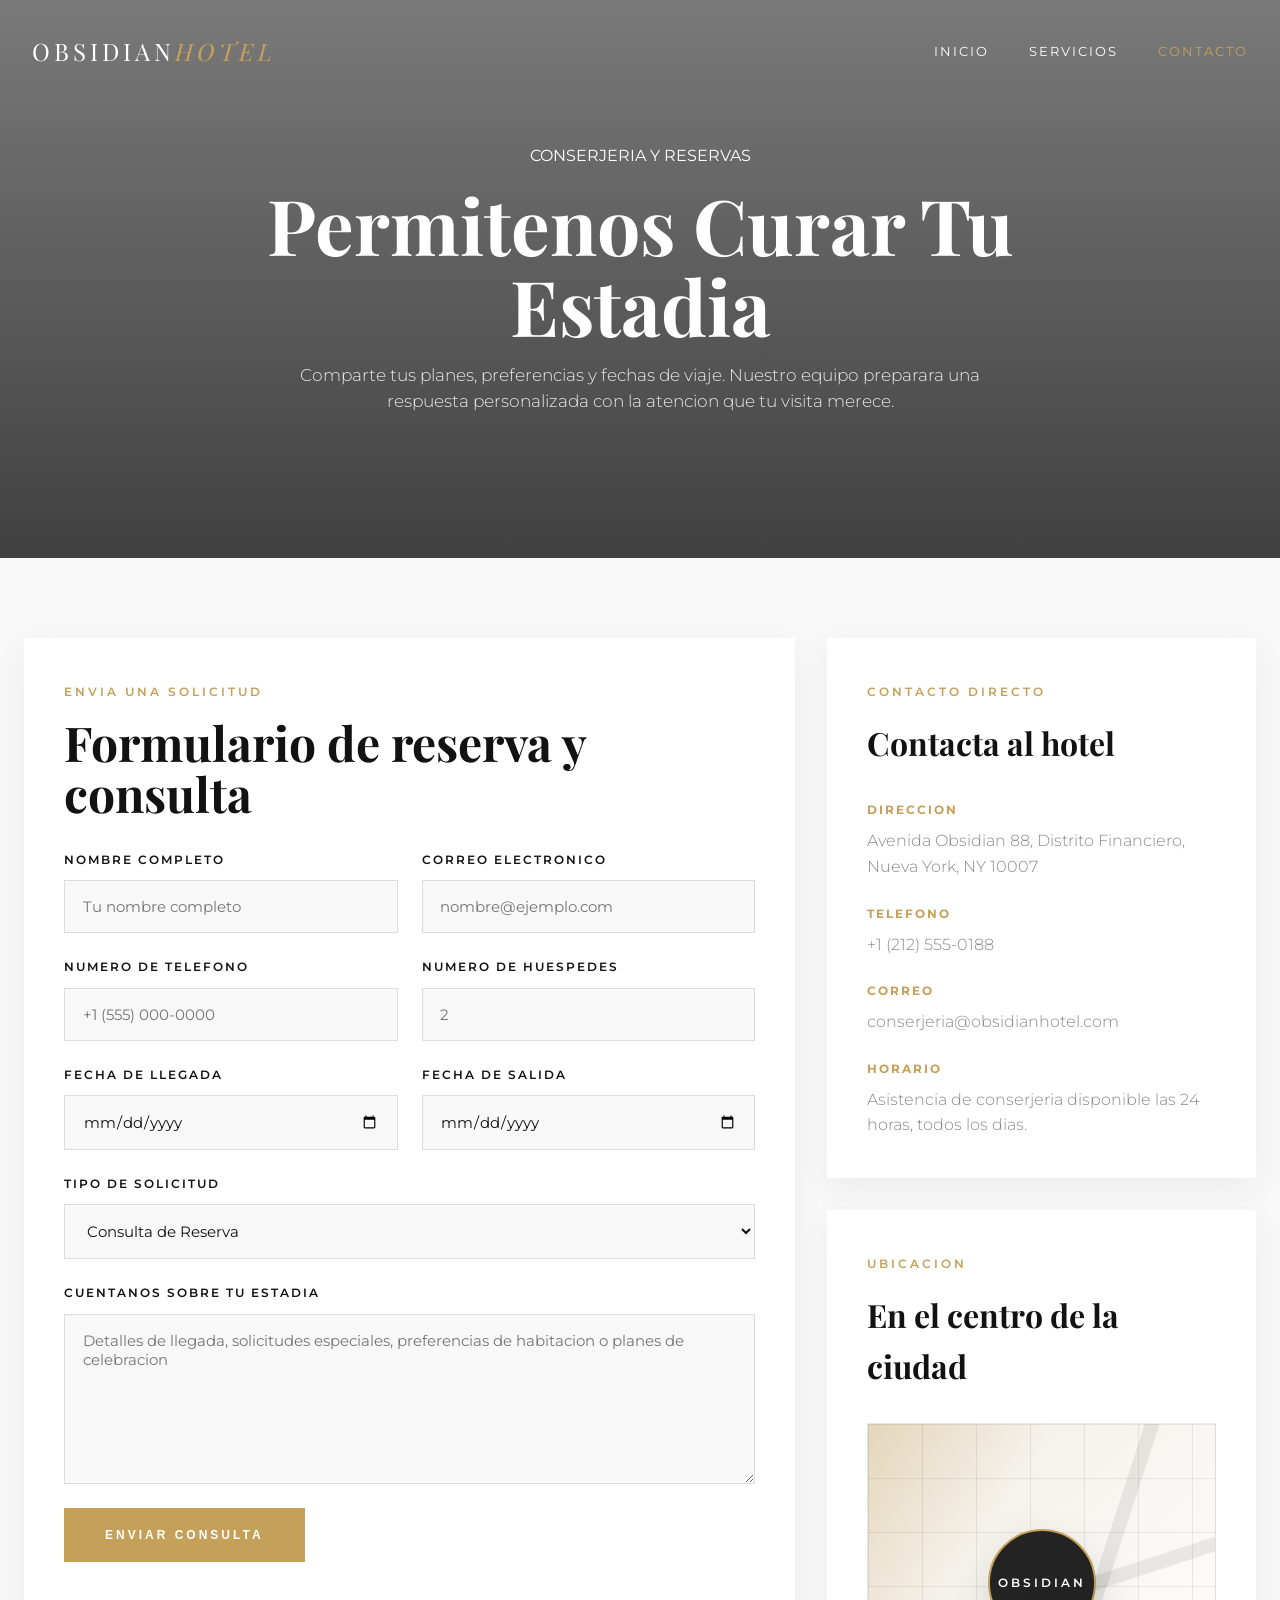
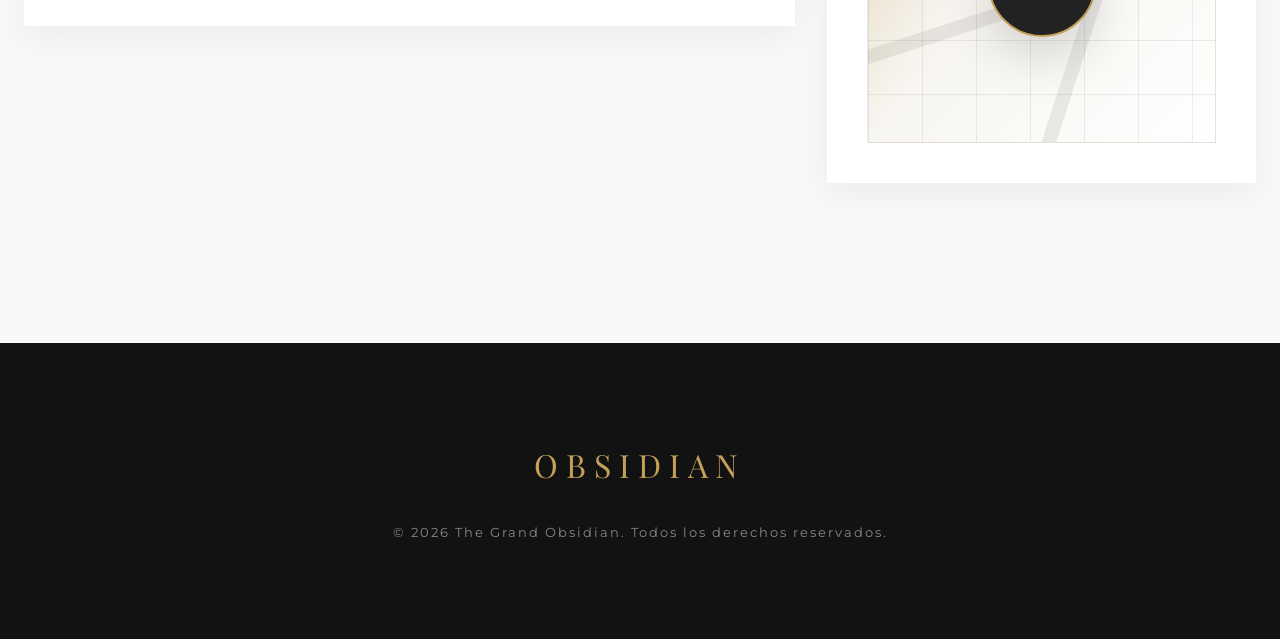
==== contacto.html @ fbfc5ac1 "Done: Home and contacts" ====
<!DOCTYPE html>
<html lang="es">
<head>
    <meta charset="UTF-8">
    <meta name="viewport" content="width=device-width, initial-scale=1.0">
    <title>Contacto | Hotel de Lujo The Grand Obsidian</title>
    <link rel="stylesheet" href="css/style.css">
    <link href="https://fonts.googleapis.com/css2?family=Montserrat:wght@300;400;500;600&family=Playfair+Display:ital,wght@0,700;1,400&display=swap" rel="stylesheet">
</head>
<body>

    <header class="main-header">
        <nav class="navbar" aria-label="Navegacion principal">
            <div class="logo">OBSIDIAN<span>HOTEL</span></div>

            <button class="menu-toggle" id="menu-btn" aria-label="Abrir menu">
                <span class="bar"></span>
                <span class="bar"></span>
            </button>

            <ul class="nav-links" id="nav-list">
                <li><a href="index.html">Inicio</a></li>
                <li><a href="servicios.html">Servicios</a></li>
                <li><a href="contacto.html" class="active">Contacto</a></li>
            </ul>
        </nav>
    </header>

    <main>
        <section class="contact-hero" aria-labelledby="contact-hero-title">
            <div class="contact-hero__overlay">
                <div class="contact-hero__content">
                    <span class="subtitle">CONSERJERIA Y RESERVAS</span>
                    <h1 id="contact-hero-title">Permitenos Curar Tu Estadia</h1>
                    <p>Comparte tus planes, preferencias y fechas de viaje. Nuestro equipo preparara una respuesta personalizada con la atencion que tu visita merece.</p>
                </div>
            </div>
        </section>

        <section class="contact-layout" aria-labelledby="contact-form-title">
            <div class="contact-layout__grid">
                <article class="contact-form-card">
                    <span class="section-kicker">ENVIA UNA SOLICITUD</span>
                    <h2 id="contact-form-title">Formulario de reserva y consulta</h2>

                    <form class="contact-form" action="#" method="post">
                        <div class="contact-form__row">
                            <div class="form-group">
                                <label for="full-name">Nombre Completo</label>
                                <input type="text" id="full-name" name="full_name" class="form-input" placeholder="Tu nombre completo" required>
                            </div>

                            <div class="form-group">
                                <label for="email-address">Correo Electronico</label>
                                <input type="email" id="email-address" name="email_address" class="form-input" placeholder="nombre@ejemplo.com" required>
                            </div>
                        </div>

                        <div class="contact-form__row">
                            <div class="form-group">
                                <label for="phone-number">Numero de Telefono</label>
                                <input type="tel" id="phone-number" name="phone_number" class="form-input" placeholder="+1 (555) 000-0000">
                            </div>

                            <div class="form-group">
                                <label for="guest-count">Numero de Huespedes</label>
                                <input type="number" id="guest-count" name="guest_count" class="form-input" min="1" placeholder="2">
                            </div>
                        </div>

                        <div class="contact-form__row">
                            <div class="form-group">
                                <label for="arrival-date">Fecha de Llegada</label>
                                <input type="date" id="arrival-date" name="arrival_date" class="form-input">
                            </div>

                            <div class="form-group">
                                <label for="departure-date">Fecha de Salida</label>
                                <input type="date" id="departure-date" name="departure_date" class="form-input">
                            </div>
                        </div>

                        <div class="form-group">
                            <label for="request-type">Tipo de Solicitud</label>
                            <select id="request-type" name="request_type" class="form-input">
                                <option value="reservation">Consulta de Reserva</option>
                                <option value="event">Evento Privado</option>
                                <option value="spa">Reserva de Bienestar</option>
                                <option value="dining">Reserva Gastronomica</option>
                            </select>
                        </div>

                        <div class="form-group">
                            <label for="guest-message">Cuentanos Sobre Tu Estadia</label>
                            <textarea id="guest-message" name="guest_message" class="form-input form-textarea" rows="6" placeholder="Detalles de llegada, solicitudes especiales, preferencias de habitacion o planes de celebracion"></textarea>
                        </div>

                        <button type="submit" id="contact-submit" name="contact_submit" class="btn-gold-ghost fill form-submit-btn">Enviar Consulta</button>
                    </form>
                </article>

                <aside class="contact-sidebar" aria-labelledby="contact-details-title">
                    <article class="contact-info-card">
                        <span class="section-kicker">CONTACTO DIRECTO</span>
                        <h2 id="contact-details-title">Contacta al hotel</h2>

                        <div class="contact-info-list">
                            <div class="contact-info-item">
                                <h3>Direccion</h3>
                                <p>Avenida Obsidian 88, Distrito Financiero, Nueva York, NY 10007</p>
                            </div>

                            <div class="contact-info-item">
                                <h3>Telefono</h3>
                                <p><a href="tel:+12125550188">+1 (212) 555-0188</a></p>
                            </div>

                            <div class="contact-info-item">
                                <h3>Correo</h3>
                                <p><a href="mailto:conserjeria@obsidianhotel.com">conserjeria@obsidianhotel.com</a></p>
                            </div>

                            <div class="contact-info-item">
                                <h3>Horario</h3>
                                <p>Asistencia de conserjeria disponible las 24 horas, todos los dias.</p>
                            </div>
                        </div>
                    </article>

                    <section class="map-card" aria-labelledby="map-title">
                        <span class="section-kicker">UBICACION</span>
                        <h2 id="map-title">En el centro de la ciudad</h2>
                        <div class="map-visual" role="img" aria-label="Mapa ilustrativo que muestra el hotel Grand Obsidian cerca de avenidas principales y un parque central">
                            <div class="map-visual__grid"></div>
                            <div class="map-visual__marker">
                                <span>OBSIDIAN</span>
                            </div>
                        </div>
                    </section>
                </aside>
            </div>
        </section>
    </main>

    <footer class="main-footer">
        <div class="footer-logo">OBSIDIAN</div>
        <p>&copy; 2026 The Grand Obsidian. Todos los derechos reservados.</p>
    </footer>

    <script src="js/main.js"></script>
</body>
</html>
---- css/style.css ----
* {
  box-sizing: border-box;
  margin: 0;
  padding: 0;
}

body {
  font-family: "Montserrat", sans-serif;
  background-color: #F8F8F8;
  color: #121212;
  line-height: 1.6;
}

.hero-section {
  height: 60vh;
  background: url("https://images.unsplash.com/photo-1542314831-068cd1dbfeeb?auto=format&fit=crop&q=80&w=1600") center/cover no-repeat;
}
.hero-section .hero-overlay {
  height: 100%;
  background-color: rgba(18, 18, 18, 0.6);
  display: flex;
  align-items: center;
  justify-content: center;
  text-align: center;
  color: #FFFFFF;
  padding: 0 2rem;
}
.hero-section .hero-content .subtitle {
  font-size: 0.9rem;
  letter-spacing: 4px;
  color: #C5A059;
  text-transform: uppercase;
  display: block;
  margin-bottom: 0.5rem;
}
.hero-section .hero-content h1 {
  font-family: "Playfair Display", serif;
  font-size: clamp(2.5rem, 8vw, 4rem);
  margin: 1rem 0;
  line-height: 1.1;
}
.hero-section .hero-content p {
  font-weight: 300;
  font-size: 1.1rem;
  opacity: 0.9;
  max-width: 600px;
  margin: 0 auto;
}

.filters-container {
  padding: 4rem 1rem 2rem;
  text-align: center;
}
.filters-container .btn-filter {
  background: none;
  border: none;
  font-family: "Montserrat", sans-serif;
  font-size: 0.8rem;
  letter-spacing: 2px;
  margin: 0.5rem 1.5rem;
  padding-bottom: 8px;
  cursor: pointer;
  color: #888888;
  position: relative;
  transition: all 0.5s cubic-bezier(0.4, 0, 0.2, 1);
  font-weight: 500;
}
.filters-container .btn-filter::after {
  content: "";
  position: absolute;
  bottom: 0;
  left: 0;
  width: 0%;
  height: 1px;
  background-color: #C5A059;
  transition: all 0.5s cubic-bezier(0.4, 0, 0.2, 1);
}
.filters-container .btn-filter.active, .filters-container .btn-filter:hover {
  color: #121212;
}
.filters-container .btn-filter.active::after, .filters-container .btn-filter:hover::after {
  width: 100%;
}

.services-wrapper {
  max-width: 1400px;
  margin: 0 auto;
  padding: 2rem 1rem 6rem;
}
.services-wrapper .services-flex {
  display: flex;
  flex-direction: column;
  gap: 3rem;
}
.services-wrapper .service-card {
  background-color: #FFFFFF;
  box-shadow: 0 10px 30px rgba(0, 0, 0, 0.05);
  transition: all 0.5s cubic-bezier(0.4, 0, 0.2, 1);
  display: flex;
  flex-direction: column;
  height: 100%;
}
.services-wrapper .service-card:hover {
  transform: translateY(-12px);
  box-shadow: 0 20px 50px rgba(0, 0, 0, 0.15);
}
.services-wrapper .service-card .card-img-wrapper {
  height: 300px;
  overflow: hidden;
  position: relative;
}
.services-wrapper .service-card .card-img-wrapper img {
  width: 100%;
  height: 100%;
  object-fit: cover;
  transition: all 0.5s cubic-bezier(0.4, 0, 0.2, 1);
}
.services-wrapper .service-card:hover .card-img-wrapper img {
  transform: scale(1.1);
}
.services-wrapper .service-card .card-content {
  padding: 2.5rem;
  flex-grow: 1;
  display: flex;
  flex-direction: column;
}
.services-wrapper .service-card .card-content .card-tag {
  color: #C5A059;
  font-size: 0.7rem;
  letter-spacing: 2px;
  font-weight: 600;
  display: block;
  margin-bottom: 0.5rem;
}
.services-wrapper .service-card .card-content h3 {
  font-family: "Playfair Display", serif;
  font-size: 1.8rem;
  margin: 0.8rem 0;
  color: #121212;
}
.services-wrapper .service-card .card-content p {
  color: #888888;
  margin-bottom: 2.5rem;
  font-weight: 300;
  font-size: 0.95rem;
}
.services-wrapper .service-card .card-content .btn-gold-ghost {
  margin-top: auto;
}

.btn-gold-ghost {
  background: none;
  border: 1px solid #C5A059;
  color: #C5A059;
  padding: 1.2rem 2.5rem;
  font-size: 0.75rem;
  letter-spacing: 3px;
  cursor: pointer;
  transition: all 0.5s cubic-bezier(0.4, 0, 0.2, 1);
  align-self: flex-start;
  font-weight: 600;
  text-transform: uppercase;
}
.btn-gold-ghost:hover, .btn-gold-ghost.fill {
  background-color: #C5A059;
  color: #FFFFFF;
}

.main-header {
  background-color: transparent;
  position: absolute;
  top: 0;
  left: 0;
  width: 100%;
  z-index: 100;
  padding: 2rem 0;
}
.main-header .navbar {
  display: flex;
  justify-content: space-between;
  align-items: center;
  max-width: 1400px;
  margin: 0 auto;
  padding: 0 2rem;
}
.main-header .navbar .logo {
  font-family: "Playfair Display", serif;
  font-size: 1.5rem;
  color: #FFFFFF;
  letter-spacing: 4px;
}
.main-header .navbar .logo span {
  color: #C5A059;
  font-style: italic;
  font-weight: 300;
}
.main-header .navbar .nav-links {
  display: none;
  list-style: none;
  gap: 2.5rem;
}
.main-header .navbar .nav-links.active {
  display: flex;
  flex-direction: column;
  position: fixed;
  top: 0;
  left: 0;
  width: 100%;
  height: 100vh;
  background-color: #121212;
  justify-content: center;
  align-items: center;
  z-index: 200;
}
.main-header .navbar .nav-links a {
  color: #FFFFFF;
  text-decoration: none;
  font-size: 0.8rem;
  letter-spacing: 2px;
  text-transform: uppercase;
  transition: color 0.3s;
}
.main-header .navbar .nav-links a:hover, .main-header .navbar .nav-links a.active {
  color: #C5A059;
}
.main-header .navbar .menu-toggle {
  background: none;
  border: none;
  cursor: pointer;
  z-index: 300;
  display: flex;
  flex-direction: column;
  gap: 8px;
}
.main-header .navbar .menu-toggle .bar {
  width: 30px;
  height: 1px;
  background-color: #FFFFFF;
  transition: all 0.5s cubic-bezier(0.4, 0, 0.2, 1);
}
.main-header .navbar .menu-toggle.is-open .bar:nth-child(1) {
  transform: rotate(45deg) translate(6px, 6px);
}
.main-header .navbar .menu-toggle.is-open .bar:nth-child(2) {
  transform: rotate(-45deg) translate(0px, 0px);
}

.main-footer {
  background-color: #121212;
  color: #FFFFFF;
  padding: 6rem 2rem;
  text-align: center;
}
.main-footer .footer-logo {
  font-family: "Playfair Display", serif;
  font-size: 2rem;
  letter-spacing: 8px;
  margin-bottom: 2rem;
  color: #C5A059;
}
.main-footer p {
  font-size: 0.8rem;
  letter-spacing: 2px;
  color: #888888;
}

.modal-overlay {
  position: fixed;
  inset: 0;
  background-color: rgba(18, 18, 18, 0.95);
  display: none;
  align-items: center;
  justify-content: center;
  z-index: 2000;
  padding: 1rem;
  backdrop-filter: blur(5px);
}
.modal-overlay .modal-content {
  background-color: #FFFFFF;
  padding: 5rem 3rem;
  max-width: 550px;
  width: 100%;
  text-align: center;
  position: relative;
  box-shadow: 0 20px 50px rgba(0, 0, 0, 0.15);
}
.modal-overlay .modal-content h2 {
  font-family: "Playfair Display", serif;
  font-size: 2.5rem;
  color: #121212;
}
.modal-overlay .modal-content .modal-divider {
  width: 60px;
  height: 1px;
  background-color: #C5A059;
  margin: 2rem auto;
}
.modal-overlay .modal-content p {
  color: #888888;
  margin-bottom: 3rem;
  font-weight: 300;
}
.modal-overlay .modal-content .close-modal {
  position: absolute;
  top: 2rem;
  right: 2rem;
  background: none;
  border: none;
  font-size: 2.5rem;
  cursor: pointer;
  color: #121212;
  line-height: 1;
}

@media (min-width: 768px) {
  .services-flex {
    flex-direction: row !important;
    flex-wrap: wrap;
    justify-content: center;
  }
  .services-flex .service-card {
    flex: 0 1 calc(50% - 1.5rem);
  }
  .main-header .navbar .menu-toggle {
    display: none;
  }
  .main-header .navbar .nav-links {
    display: flex;
  }
}
@media (min-width: 1200px) {
  .services-flex .service-card {
    flex: 0 1 calc(33.333% - 2rem);
  }
}
.section-kicker {
  display: inline-block;
  color: #C5A059;
  font-size: 0.75rem;
  letter-spacing: 3px;
  text-transform: uppercase;
  font-weight: 600;
  margin-bottom: 1rem;
}

.section-heading {
  text-align: center;
  max-width: 760px;
  margin: 0 auto 3rem;
}
.section-heading h2 {
  font-family: "Playfair Display", serif;
  font-size: clamp(2.2rem, 5vw, 3.5rem);
  color: #121212;
  line-height: 1.1;
}

.home-hero {
  min-height: 100vh;
  background: url("https://images.unsplash.com/photo-1551882547-ff40c63fe5fa?auto=format&fit=crop&q=80&w=1600") center/cover no-repeat;
}
.home-hero__overlay {
  min-height: 100vh;
  background: linear-gradient(180deg, rgba(18, 18, 18, 0.58) 0%, rgba(18, 18, 18, 0.78) 100%);
  display: flex;
  align-items: center;
  justify-content: center;
  padding: 8rem 1.5rem 4rem;
}
.home-hero__content {
  max-width: 900px;
  text-align: center;
  color: #FFFFFF;
}
.home-hero__content h1 {
  font-family: "Playfair Display", serif;
  font-size: clamp(3rem, 9vw, 5.8rem);
  line-height: 0.98;
  margin-bottom: 1.5rem;
}
.home-hero__content p {
  max-width: 680px;
  margin: 0 auto;
  font-size: 1.05rem;
  font-weight: 300;
  color: rgba(255, 255, 255, 0.9);
}
.home-hero__actions {
  display: flex;
  flex-direction: column;
  align-items: center;
  gap: 1rem;
  margin-top: 2.5rem;
}
.home-hero__actions .btn-gold-ghost {
  min-width: 220px;
  text-align: center;
  text-decoration: none;
}

.home-intro {
  padding: 7rem 1.5rem;
}
.home-intro__grid {
  max-width: 1400px;
  margin: 0 auto;
  display: grid;
  gap: 2.5rem;
  align-items: center;
}
.home-intro__copy h2 {
  font-family: "Playfair Display", serif;
  font-size: clamp(2.2rem, 5vw, 3.4rem);
  color: #121212;
  margin-bottom: 1.5rem;
  line-height: 1.05;
}
.home-intro__copy p {
  color: #888888;
  font-weight: 300;
  font-size: 1rem;
  max-width: 620px;
  margin-bottom: 1rem;
}
.home-intro__media {
  min-height: 420px;
  overflow: hidden;
  box-shadow: 0 10px 30px rgba(0, 0, 0, 0.05);
}
.home-intro__media img {
  width: 100%;
  height: 100%;
  display: block;
  object-fit: cover;
}

.home-features {
  padding: 0 1.5rem 7rem;
}
.home-features__grid {
  max-width: 1400px;
  margin: 0 auto;
  display: grid;
  gap: 2rem;
}

.feature-card {
  background-color: #FFFFFF;
  display: flex;
  flex-direction: column;
  height: 100%;
  box-shadow: 0 10px 30px rgba(0, 0, 0, 0.05);
  transition: all 0.5s cubic-bezier(0.4, 0, 0.2, 1);
}
.feature-card:hover {
  transform: translateY(-12px);
  box-shadow: 0 20px 50px rgba(0, 0, 0, 0.15);
}
.feature-card__image {
  height: 280px;
  overflow: hidden;
}
.feature-card__image img {
  width: 100%;
  height: 100%;
  object-fit: cover;
  display: block;
  transition: all 0.5s cubic-bezier(0.4, 0, 0.2, 1);
}
.feature-card:hover .feature-card__image img {
  transform: scale(1.08);
}
.feature-card__content {
  padding: 2.25rem;
}
.feature-card__content h3 {
  font-family: "Playfair Display", serif;
  font-size: 1.9rem;
  margin: 0.75rem 0 1rem;
  color: #121212;
}
.feature-card__content p {
  color: #888888;
  font-size: 0.95rem;
  font-weight: 300;
}

.home-story {
  padding: 0 1.5rem 7rem;
}
.home-story__panel {
  max-width: 1400px;
  margin: 0 auto;
  background: linear-gradient(135deg, rgba(18, 18, 18, 0.96) 0%, rgba(38, 38, 38, 0.9) 100%);
  color: #FFFFFF;
  padding: 4rem 2rem;
  text-align: center;
  box-shadow: 0 20px 50px rgba(0, 0, 0, 0.15);
}
.home-story__panel h2 {
  font-family: "Playfair Display", serif;
  font-size: clamp(2.1rem, 5vw, 3.4rem);
  line-height: 1.05;
  margin-bottom: 1.5rem;
}
.home-story__panel p {
  max-width: 760px;
  margin: 0 auto 2rem;
  font-weight: 300;
  color: rgba(255, 255, 255, 0.82);
}
.home-story__panel .btn-gold-ghost {
  text-decoration: none;
}

@media (min-width: 768px) {
  .home-hero__actions {
    flex-direction: row;
    justify-content: center;
  }
  .home-intro__grid {
    grid-template-columns: minmax(0, 1fr) minmax(0, 1.05fr);
    gap: 4rem;
  }
  .home-features__grid {
    grid-template-columns: repeat(2, minmax(0, 1fr));
  }
}
@media (min-width: 1200px) {
  .home-features__grid {
    grid-template-columns: repeat(3, minmax(0, 1fr));
  }
  .home-story__panel {
    padding: 5rem 4rem;
  }
}
.contact-hero {
  height: 62vh;
  background: url("https://images.unsplash.com/photo-1445019980597-93fa8acb246c?auto=format&fit=crop&q=80&w=1600") center/cover no-repeat;
}
.contact-hero__overlay {
  height: 100%;
  background: linear-gradient(180deg, rgba(18, 18, 18, 0.55) 0%, rgba(18, 18, 18, 0.8) 100%);
  display: flex;
  align-items: center;
  justify-content: center;
  text-align: center;
  padding: 0 1.5rem;
}
.contact-hero__content {
  max-width: 760px;
  color: #FFFFFF;
}
.contact-hero__content h1 {
  font-family: "Playfair Display", serif;
  font-size: clamp(2.8rem, 8vw, 4.8rem);
  margin: 1rem 0;
  line-height: 1.05;
}
.contact-hero__content p {
  font-size: 1.05rem;
  font-weight: 300;
  color: rgba(255, 255, 255, 0.88);
}

.contact-layout {
  padding: 5rem 1.5rem 7rem;
}
.contact-layout__grid {
  max-width: 1400px;
  margin: 0 auto;
  display: grid;
  gap: 2rem;
  align-items: start;
}

.contact-form-card,
.contact-info-card,
.map-card {
  background-color: #FFFFFF;
  box-shadow: 0 10px 30px rgba(0, 0, 0, 0.05);
}

.contact-form-card {
  padding: 2.5rem;
}
.contact-form-card h2 {
  font-family: "Playfair Display", serif;
  font-size: clamp(2rem, 5vw, 3rem);
  color: #121212;
  line-height: 1.05;
  margin-bottom: 2rem;
}

.contact-form {
  display: flex;
  flex-direction: column;
  gap: 1.5rem;
}
.contact-form__row {
  display: grid;
  gap: 1.5rem;
}

.form-group {
  display: flex;
  flex-direction: column;
  gap: 0.65rem;
}
.form-group label {
  color: #121212;
  font-size: 0.78rem;
  letter-spacing: 2px;
  text-transform: uppercase;
  font-weight: 600;
}

.form-input {
  width: 100%;
  border: 1px solid rgba(18, 18, 18, 0.12);
  background-color: #F8F8F8;
  color: #121212;
  padding: 1rem 1.1rem;
  font-family: "Montserrat", sans-serif;
  font-size: 0.95rem;
  transition: all 0.5s cubic-bezier(0.4, 0, 0.2, 1);
}
.form-input:focus {
  outline: none;
  border-color: #C5A059;
  background-color: #FFFFFF;
  box-shadow: 0 0 0 3px rgba(197, 160, 89, 0.12);
}

.form-textarea {
  resize: vertical;
  min-height: 170px;
}

.form-submit-btn {
  align-self: flex-start;
}

.contact-sidebar {
  display: grid;
  gap: 2rem;
}

.contact-info-card,
.map-card {
  padding: 2.5rem;
}
.contact-info-card h2,
.map-card h2 {
  font-family: "Playfair Display", serif;
  font-size: 2rem;
  color: #121212;
  margin-bottom: 2rem;
}

.contact-info-list {
  display: grid;
  gap: 1.5rem;
}

.contact-info-item h3 {
  font-size: 0.78rem;
  letter-spacing: 2px;
  text-transform: uppercase;
  color: #C5A059;
  margin-bottom: 0.5rem;
}
.contact-info-item p,
.contact-info-item a {
  color: #888888;
  text-decoration: none;
  font-weight: 300;
}
.contact-info-item a:hover {
  color: #121212;
}

.map-visual {
  position: relative;
  min-height: 320px;
  background: linear-gradient(135deg, #f1ede4 0%, #ffffff 100%);
  overflow: hidden;
  border: 1px solid rgba(18, 18, 18, 0.08);
}
.map-visual__grid {
  position: absolute;
  inset: 0;
  background-image: linear-gradient(rgba(18, 18, 18, 0.08) 1px, transparent 1px), linear-gradient(90deg, rgba(18, 18, 18, 0.08) 1px, transparent 1px), linear-gradient(120deg, rgba(197, 160, 89, 0.3) 0%, rgba(197, 160, 89, 0) 35%);
  background-size: 54px 54px, 54px 54px, 100% 100%;
}
.map-visual::before, .map-visual::after {
  content: "";
  position: absolute;
  background-color: rgba(18, 18, 18, 0.08);
}
.map-visual::before {
  width: 180%;
  height: 14px;
  top: 46%;
  left: -20%;
  transform: rotate(-18deg);
}
.map-visual::after {
  width: 14px;
  height: 160%;
  top: -20%;
  left: 62%;
  transform: rotate(18deg);
}
.map-visual__marker {
  position: absolute;
  top: 50%;
  left: 50%;
  transform: translate(-50%, -50%);
  width: 108px;
  height: 108px;
  border-radius: 50%;
  background-color: rgba(18, 18, 18, 0.92);
  border: 2px solid #C5A059;
  display: flex;
  align-items: center;
  justify-content: center;
  text-align: center;
  box-shadow: 0 20px 50px rgba(0, 0, 0, 0.15);
}
.map-visual__marker span {
  color: #FFFFFF;
  font-size: 0.72rem;
  letter-spacing: 3px;
  font-weight: 600;
}

@media (min-width: 768px) {
  .contact-form__row {
    grid-template-columns: repeat(2, minmax(0, 1fr));
  }
}
@media (min-width: 1100px) {
  .contact-layout__grid {
    grid-template-columns: minmax(0, 1.35fr) minmax(340px, 0.75fr);
  }
}
* {
  box-sizing: border-box;
  margin: 0;
  padding: 0;
}

body {
  background-color: #F8F8F8;
  overflow-x: hidden;
  font-family: "Montserrat", sans-serif;
}

.main-header {
  background-color: transparent;
  padding: 2rem 0;
  color: #FFFFFF;
}
.main-header .navbar {
  display: flex;
  justify-content: space-between;
  align-items: center;
  max-width: 1400px;
  margin: 0 auto;
  padding: 0 2rem;
}
.main-header .navbar .logo {
  font-size: 1.5rem;
  font-family: "Playfair Display", serif;
  letter-spacing: 4px;
}
.main-header .navbar .logo span {
  color: #C5A059;
}
.main-header .navbar .nav-links {
  display: none;
  list-style: none;
  gap: 2.5rem;
}
.main-header .navbar .nav-links.active {
  display: flex;
  flex-direction: column;
  position: fixed;
  top: 0;
  left: 0;
  width: 100%;
  height: 100vh;
  background-color: #121212;
  justify-content: center;
  align-items: center;
  z-index: 200;
}
.main-header .navbar .nav-links a {
  color: #FFFFFF;
  text-decoration: none;
  font-family: "Montserrat", sans-serif;
  font-size: 0.8rem;
  letter-spacing: 2px;
  text-transform: uppercase;
}
.main-header .navbar .nav-links a.active {
  color: #C5A059;
}
.main-header .navbar .menu-toggle {
  background: transparent;
  border: none;
  cursor: pointer;
  display: flex;
  flex-direction: column;
  gap: 8px;
}
.main-header .navbar .menu-toggle .bar {
  width: 30px;
  height: 1px;
  background-color: #FFFFFF;
}

.main-footer {
  text-align: center;
  padding: 6rem 2rem;
  background-color: #121212;
  color: #FFFFFF;
  margin-top: 3rem;
}

.modal-overlay {
  position: fixed;
  top: 0;
  left: 0;
  width: 100%;
  height: 100%;
  background: rgba(18, 18, 18, 0.95);
  display: none;
  justify-content: center;
  align-items: center;
  z-index: 1000;
}
.modal-overlay .modal-content {
  background: #FFFFFF;
  padding: 5rem 3rem;
  border-radius: 0px;
  max-width: 550px;
  text-align: center;
  position: relative;
}
.modal-overlay .modal-content .close-modal {
  position: absolute;
  top: 2rem;
  right: 2rem;
  font-size: 2.5rem;
  cursor: pointer;
  color: #121212;
}
.modal-overlay .modal-content .btn-gold-ghost.fill {
  margin-top: 1.5rem;
  padding: 1.2rem 2.5rem;
  background-color: #C5A059;
  color: #FFFFFF;
  border: none;
  cursor: pointer;
  font-weight: 600;
  letter-spacing: 2px;
}

@media (min-width: 768px) {
  .main-header .navbar .menu-toggle {
    display: none;
  }
  .main-header .navbar .nav-links {
    display: flex;
    position: static;
    padding: 0;
    flex-direction: row;
  }
}

/*# sourceMappingURL=style.css.map */
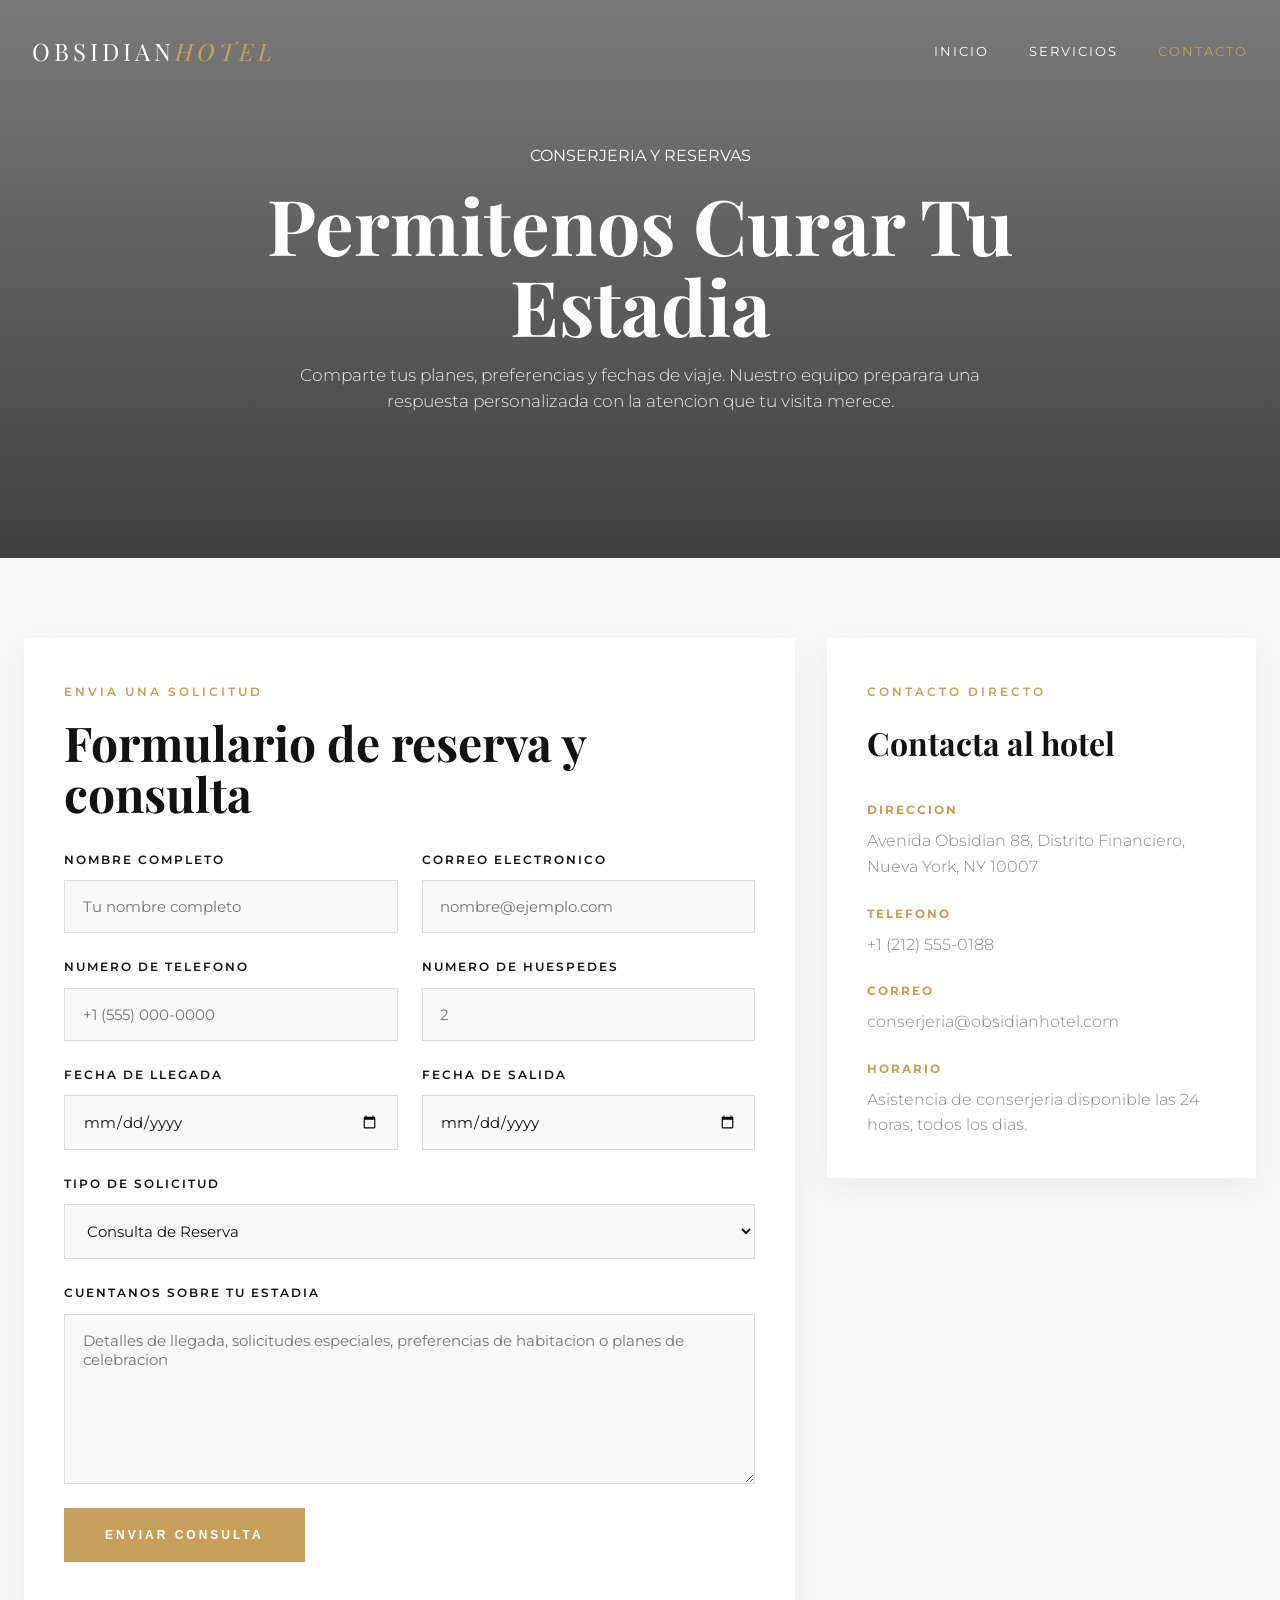
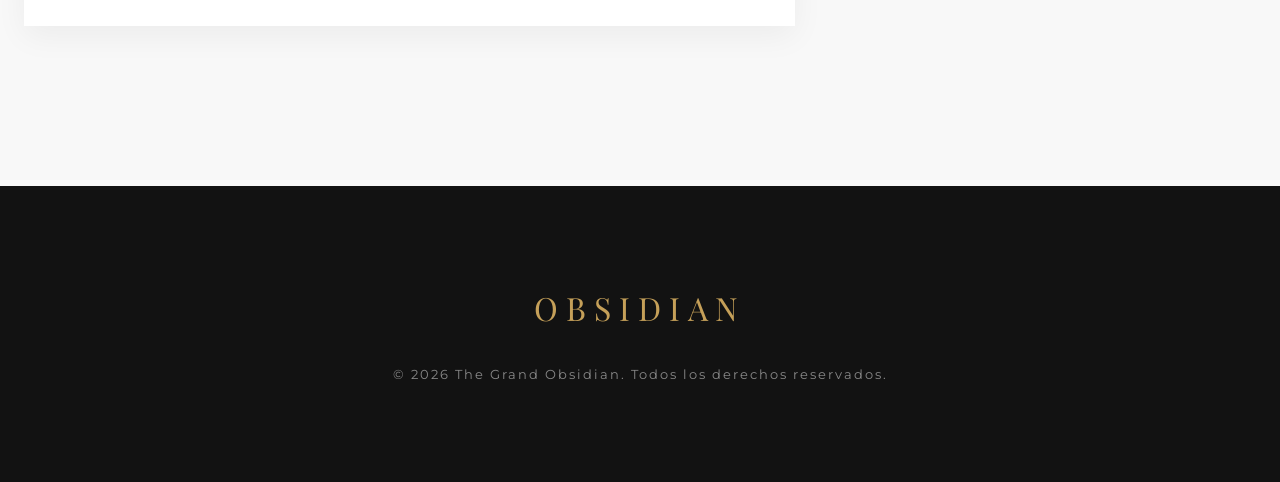
==== commit e6c1067b: "Fix: Images" ====
--- a/contacto.html
+++ b/contacto.html
@@ -127,16 +127,6 @@
                         </div>
                     </article>
 
-                    <section class="map-card" aria-labelledby="map-title">
-                        <span class="section-kicker">UBICACION</span>
-                        <h2 id="map-title">En el centro de la ciudad</h2>
-                        <div class="map-visual" role="img" aria-label="Mapa ilustrativo que muestra el hotel Grand Obsidian cerca de avenidas principales y un parque central">
-                            <div class="map-visual__grid"></div>
-                            <div class="map-visual__marker">
-                                <span>OBSIDIAN</span>
-                            </div>
-                        </div>
-                    </section>
                 </aside>
             </div>
         </section>
--- a/css/style.css
+++ b/css/style.css
@@ -5,10 +5,122 @@
 }
 
 body {
+  background-color: #F8F8F8;
+  overflow-x: hidden;
   font-family: "Montserrat", sans-serif;
-  background-color: #F8F8F8;
   color: #121212;
   line-height: 1.6;
+}
+
+.section-kicker {
+  display: inline-block;
+  color: #C5A059;
+  font-size: 0.75rem;
+  letter-spacing: 3px;
+  text-transform: uppercase;
+  font-weight: 600;
+  margin-bottom: 1rem;
+}
+
+.main-header {
+  background-color: transparent;
+  position: absolute;
+  top: 0;
+  left: 0;
+  width: 100%;
+  z-index: 100;
+  padding: 2rem 0;
+  color: #FFFFFF;
+}
+.main-header .navbar {
+  display: flex;
+  justify-content: space-between;
+  align-items: center;
+  max-width: 1400px;
+  margin: 0 auto;
+  padding: 0 2rem;
+}
+.main-header .navbar .logo {
+  font-size: 1.5rem;
+  font-family: "Playfair Display", serif;
+  letter-spacing: 4px;
+  color: #FFFFFF;
+}
+.main-header .navbar .logo span {
+  color: #C5A059;
+  font-style: italic;
+  font-weight: 300;
+}
+.main-header .navbar .nav-links {
+  display: none;
+  list-style: none;
+  gap: 2.5rem;
+}
+.main-header .navbar .nav-links.active {
+  display: flex;
+  flex-direction: column;
+  position: fixed;
+  top: 0;
+  left: 0;
+  width: 100%;
+  height: 100vh;
+  background-color: #121212;
+  justify-content: center;
+  align-items: center;
+  z-index: 200;
+}
+.main-header .navbar .nav-links a {
+  color: #FFFFFF;
+  text-decoration: none;
+  font-family: "Montserrat", sans-serif;
+  font-size: 0.8rem;
+  letter-spacing: 2px;
+  text-transform: uppercase;
+  transition: color 0.3s;
+}
+.main-header .navbar .nav-links a:hover, .main-header .navbar .nav-links a.active {
+  color: #C5A059;
+}
+.main-header .navbar .menu-toggle {
+  background: none;
+  border: none;
+  cursor: pointer;
+  z-index: 300;
+  display: flex;
+  flex-direction: column;
+  gap: 8px;
+}
+.main-header .navbar .menu-toggle .bar {
+  width: 30px;
+  height: 1px;
+  background-color: #FFFFFF;
+  transition: all 0.5s cubic-bezier(0.4, 0, 0.2, 1);
+}
+.main-header .navbar .menu-toggle.is-open .bar:nth-child(1) {
+  transform: rotate(45deg) translate(6px, 6px);
+}
+.main-header .navbar .menu-toggle.is-open .bar:nth-child(2) {
+  transform: rotate(-45deg) translate(0, 0);
+}
+
+.main-footer {
+  background-color: #121212;
+  color: #FFFFFF;
+  padding: 6rem 2rem;
+  text-align: center;
+  margin-top: 3rem;
+}
+.main-footer .footer-logo {
+  font-family: "Playfair Display", serif;
+  font-size: 2rem;
+  letter-spacing: 8px;
+  margin-bottom: 2rem;
+  color: #C5A059;
+}
+.main-footer p {
+  font-size: 0.8rem;
+  letter-spacing: 2px;
+  color: #888888;
 }
 
 .hero-section {
@@ -166,104 +278,6 @@
   color: #FFFFFF;
 }
 
-.main-header {
-  background-color: transparent;
-  position: absolute;
-  top: 0;
-  left: 0;
-  width: 100%;
-  z-index: 100;
-  padding: 2rem 0;
-}
-.main-header .navbar {
-  display: flex;
-  justify-content: space-between;
-  align-items: center;
-  max-width: 1400px;
-  margin: 0 auto;
-  padding: 0 2rem;
-}
-.main-header .navbar .logo {
-  font-family: "Playfair Display", serif;
-  font-size: 1.5rem;
-  color: #FFFFFF;
-  letter-spacing: 4px;
-}
-.main-header .navbar .logo span {
-  color: #C5A059;
-  font-style: italic;
-  font-weight: 300;
-}
-.main-header .navbar .nav-links {
-  display: none;
-  list-style: none;
-  gap: 2.5rem;
-}
-.main-header .navbar .nav-links.active {
-  display: flex;
-  flex-direction: column;
-  position: fixed;
-  top: 0;
-  left: 0;
-  width: 100%;
-  height: 100vh;
-  background-color: #121212;
-  justify-content: center;
-  align-items: center;
-  z-index: 200;
-}
-.main-header .navbar .nav-links a {
-  color: #FFFFFF;
-  text-decoration: none;
-  font-size: 0.8rem;
-  letter-spacing: 2px;
-  text-transform: uppercase;
-  transition: color 0.3s;
-}
-.main-header .navbar .nav-links a:hover, .main-header .navbar .nav-links a.active {
-  color: #C5A059;
-}
-.main-header .navbar .menu-toggle {
-  background: none;
-  border: none;
-  cursor: pointer;
-  z-index: 300;
-  display: flex;
-  flex-direction: column;
-  gap: 8px;
-}
-.main-header .navbar .menu-toggle .bar {
-  width: 30px;
-  height: 1px;
-  background-color: #FFFFFF;
-  transition: all 0.5s cubic-bezier(0.4, 0, 0.2, 1);
-}
-.main-header .navbar .menu-toggle.is-open .bar:nth-child(1) {
-  transform: rotate(45deg) translate(6px, 6px);
-}
-.main-header .navbar .menu-toggle.is-open .bar:nth-child(2) {
-  transform: rotate(-45deg) translate(0px, 0px);
-}
-
-.main-footer {
-  background-color: #121212;
-  color: #FFFFFF;
-  padding: 6rem 2rem;
-  text-align: center;
-}
-.main-footer .footer-logo {
-  font-family: "Playfair Display", serif;
-  font-size: 2rem;
-  letter-spacing: 8px;
-  margin-bottom: 2rem;
-  color: #C5A059;
-}
-.main-footer p {
-  font-size: 0.8rem;
-  letter-spacing: 2px;
-  color: #888888;
-}
-
 .modal-overlay {
   position: fixed;
   inset: 0;
@@ -311,36 +325,8 @@
   color: #121212;
   line-height: 1;
 }
-
-@media (min-width: 768px) {
-  .services-flex {
-    flex-direction: row !important;
-    flex-wrap: wrap;
-    justify-content: center;
-  }
-  .services-flex .service-card {
-    flex: 0 1 calc(50% - 1.5rem);
-  }
-  .main-header .navbar .menu-toggle {
-    display: none;
-  }
-  .main-header .navbar .nav-links {
-    display: flex;
-  }
-}
-@media (min-width: 1200px) {
-  .services-flex .service-card {
-    flex: 0 1 calc(33.333% - 2rem);
-  }
-}
-.section-kicker {
-  display: inline-block;
-  color: #C5A059;
-  font-size: 0.75rem;
-  letter-spacing: 3px;
-  text-transform: uppercase;
-  font-weight: 600;
-  margin-bottom: 1rem;
+.modal-overlay .modal-content .btn-gold-ghost.fill {
+  margin-top: 1.5rem;
 }
 
 .section-heading {
@@ -513,27 +499,6 @@
   text-decoration: none;
 }
 
-@media (min-width: 768px) {
-  .home-hero__actions {
-    flex-direction: row;
-    justify-content: center;
-  }
-  .home-intro__grid {
-    grid-template-columns: minmax(0, 1fr) minmax(0, 1.05fr);
-    gap: 4rem;
-  }
-  .home-features__grid {
-    grid-template-columns: repeat(2, minmax(0, 1fr));
-  }
-}
-@media (min-width: 1200px) {
-  .home-features__grid {
-    grid-template-columns: repeat(3, minmax(0, 1fr));
-  }
-  .home-story__panel {
-    padding: 5rem 4rem;
-  }
-}
 .contact-hero {
   height: 62vh;
   background: url("https://images.unsplash.com/photo-1445019980597-93fa8acb246c?auto=format&fit=crop&q=80&w=1600") center/cover no-repeat;
@@ -736,139 +701,6 @@
 }
 
 @media (min-width: 768px) {
-  .contact-form__row {
-    grid-template-columns: repeat(2, minmax(0, 1fr));
-  }
-}
-@media (min-width: 1100px) {
-  .contact-layout__grid {
-    grid-template-columns: minmax(0, 1.35fr) minmax(340px, 0.75fr);
-  }
-}
-* {
-  box-sizing: border-box;
-  margin: 0;
-  padding: 0;
-}
-
-body {
-  background-color: #F8F8F8;
-  overflow-x: hidden;
-  font-family: "Montserrat", sans-serif;
-}
-
-.main-header {
-  background-color: transparent;
-  padding: 2rem 0;
-  color: #FFFFFF;
-}
-.main-header .navbar {
-  display: flex;
-  justify-content: space-between;
-  align-items: center;
-  max-width: 1400px;
-  margin: 0 auto;
-  padding: 0 2rem;
-}
-.main-header .navbar .logo {
-  font-size: 1.5rem;
-  font-family: "Playfair Display", serif;
-  letter-spacing: 4px;
-}
-.main-header .navbar .logo span {
-  color: #C5A059;
-}
-.main-header .navbar .nav-links {
-  display: none;
-  list-style: none;
-  gap: 2.5rem;
-}
-.main-header .navbar .nav-links.active {
-  display: flex;
-  flex-direction: column;
-  position: fixed;
-  top: 0;
-  left: 0;
-  width: 100%;
-  height: 100vh;
-  background-color: #121212;
-  justify-content: center;
-  align-items: center;
-  z-index: 200;
-}
-.main-header .navbar .nav-links a {
-  color: #FFFFFF;
-  text-decoration: none;
-  font-family: "Montserrat", sans-serif;
-  font-size: 0.8rem;
-  letter-spacing: 2px;
-  text-transform: uppercase;
-}
-.main-header .navbar .nav-links a.active {
-  color: #C5A059;
-}
-.main-header .navbar .menu-toggle {
-  background: transparent;
-  border: none;
-  cursor: pointer;
-  display: flex;
-  flex-direction: column;
-  gap: 8px;
-}
-.main-header .navbar .menu-toggle .bar {
-  width: 30px;
-  height: 1px;
-  background-color: #FFFFFF;
-}
-
-.main-footer {
-  text-align: center;
-  padding: 6rem 2rem;
-  background-color: #121212;
-  color: #FFFFFF;
-  margin-top: 3rem;
-}
-
-.modal-overlay {
-  position: fixed;
-  top: 0;
-  left: 0;
-  width: 100%;
-  height: 100%;
-  background: rgba(18, 18, 18, 0.95);
-  display: none;
-  justify-content: center;
-  align-items: center;
-  z-index: 1000;
-}
-.modal-overlay .modal-content {
-  background: #FFFFFF;
-  padding: 5rem 3rem;
-  border-radius: 0px;
-  max-width: 550px;
-  text-align: center;
-  position: relative;
-}
-.modal-overlay .modal-content .close-modal {
-  position: absolute;
-  top: 2rem;
-  right: 2rem;
-  font-size: 2.5rem;
-  cursor: pointer;
-  color: #121212;
-}
-.modal-overlay .modal-content .btn-gold-ghost.fill {
-  margin-top: 1.5rem;
-  padding: 1.2rem 2.5rem;
-  background-color: #C5A059;
-  color: #FFFFFF;
-  border: none;
-  cursor: pointer;
-  font-weight: 600;
-  letter-spacing: 2px;
-}
-
-@media (min-width: 768px) {
   .main-header .navbar .menu-toggle {
     display: none;
   }
@@ -878,6 +710,44 @@
     padding: 0;
     flex-direction: row;
   }
+  .services-flex {
+    flex-direction: row !important;
+    flex-wrap: wrap;
+    justify-content: center;
+  }
+  .services-flex .service-card {
+    flex: 0 1 calc(50% - 1.5rem);
+  }
+  .home-hero__actions {
+    flex-direction: row;
+    justify-content: center;
+  }
+  .home-intro__grid {
+    grid-template-columns: minmax(0, 1fr) minmax(0, 1.05fr);
+    gap: 4rem;
+  }
+  .home-features__grid {
+    grid-template-columns: repeat(2, minmax(0, 1fr));
+  }
+  .contact-form__row {
+    grid-template-columns: repeat(2, minmax(0, 1fr));
+  }
+}
+@media (min-width: 1100px) {
+  .contact-layout__grid {
+    grid-template-columns: minmax(0, 1.35fr) minmax(340px, 0.75fr);
+  }
+}
+@media (min-width: 1200px) {
+  .services-flex .service-card {
+    flex: 0 1 calc(33.333% - 2rem);
+  }
+  .home-features__grid {
+    grid-template-columns: repeat(3, minmax(0, 1fr));
+  }
+  .home-story__panel {
+    padding: 5rem 4rem;
+  }
 }
 
 /*# sourceMappingURL=style.css.map */
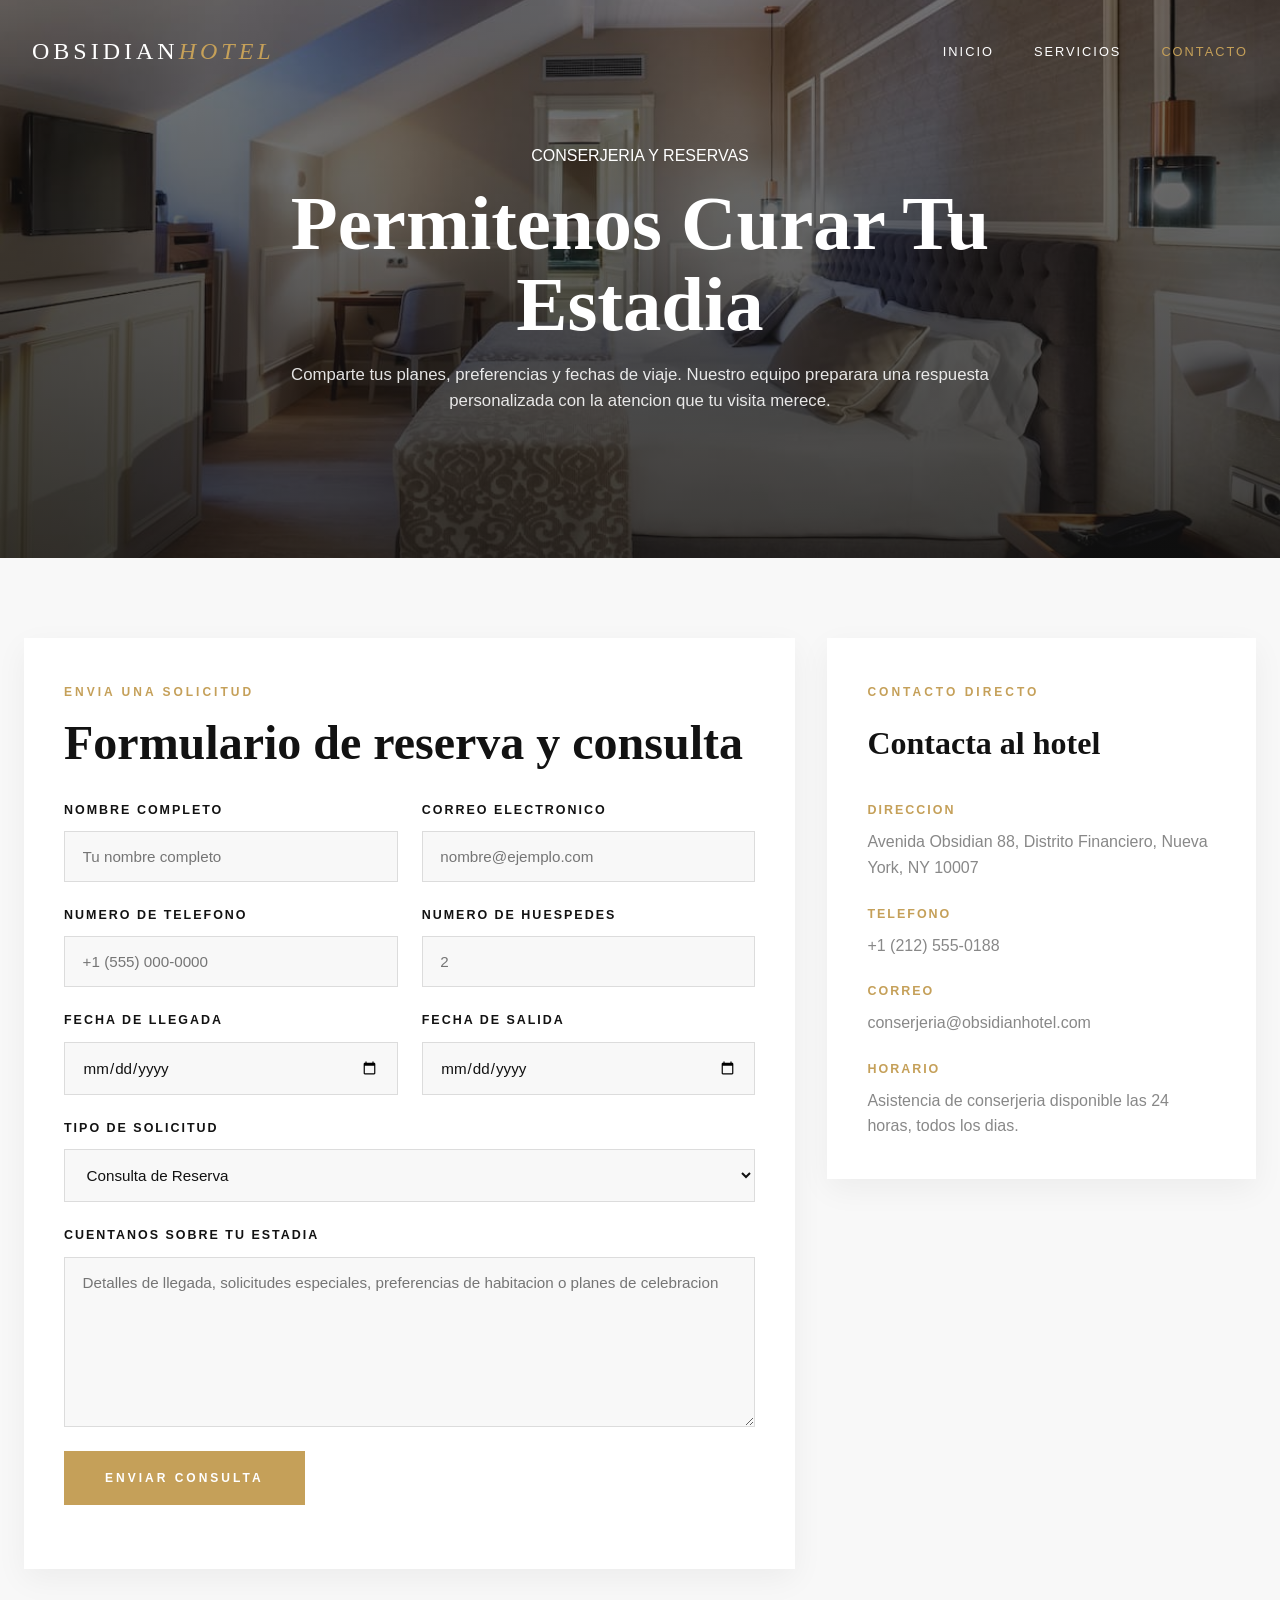
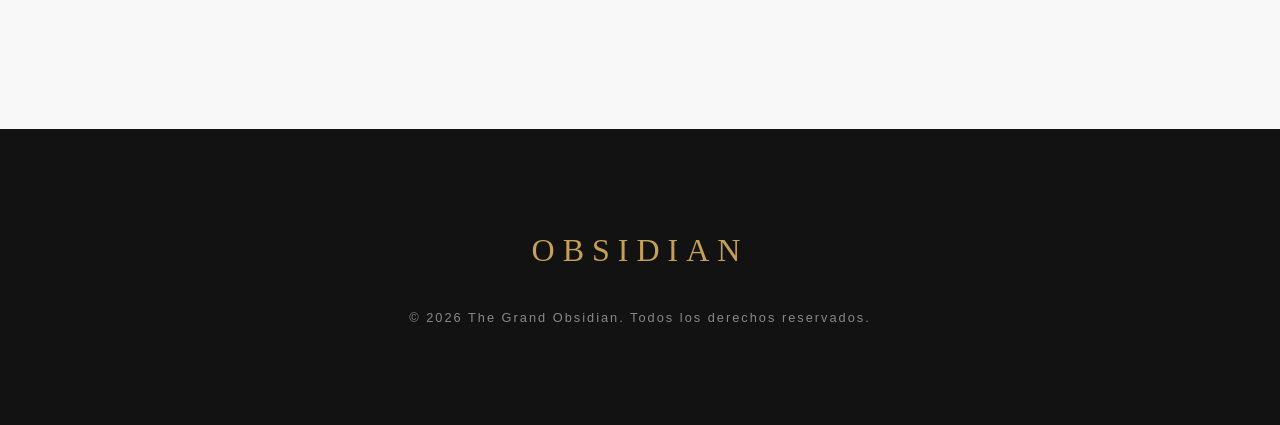
==== commit 44737346: "Fix: Hero Images and Variables" ====
--- a/contacto.html
+++ b/contacto.html
@@ -3,9 +3,9 @@
 <head>
     <meta charset="UTF-8">
     <meta name="viewport" content="width=device-width, initial-scale=1.0">
-    <title>Contacto | Hotel de Lujo The Grand Obsidian</title>
+    <title>Contacto | Hotel Obsidian</title>
     <link rel="stylesheet" href="css/style.css">
-    <link href="https://fonts.googleapis.com/css2?family=Montserrat:wght@300;400;500;600&family=Playfair+Display:ital,wght@0,700;1,400&display=swap" rel="stylesheet">
+
 </head>
 <body>
 
--- a/css/style.css
+++ b/css/style.css
@@ -1,27 +1,3 @@
-* {
-  box-sizing: border-box;
-  margin: 0;
-  padding: 0;
-}
-
-body {
-  background-color: #F8F8F8;
-  overflow-x: hidden;
-  font-family: "Montserrat", sans-serif;
-  color: #121212;
-  line-height: 1.6;
-}
-
-.section-kicker {
-  display: inline-block;
-  color: #C5A059;
-  font-size: 0.75rem;
-  letter-spacing: 3px;
-  text-transform: uppercase;
-  font-weight: 600;
-  margin-bottom: 1rem;
-}
-
 .main-header {
   background-color: transparent;
   position: absolute;
@@ -125,7 +101,7 @@
 
 .hero-section {
   height: 60vh;
-  background: url("https://images.unsplash.com/photo-1542314831-068cd1dbfeeb?auto=format&fit=crop&q=80&w=1600") center/cover no-repeat;
+  background: url("../images/loungehotel.jpg") center/cover no-repeat;
 }
 .hero-section .hero-overlay {
   height: 100%;
@@ -343,7 +319,7 @@
 
 .home-hero {
   min-height: 100vh;
-  background: url("https://images.unsplash.com/photo-1551882547-ff40c63fe5fa?auto=format&fit=crop&q=80&w=1600") center/cover no-repeat;
+  background: url("../images/mainhotel.jpg") center/cover no-repeat;
 }
 .home-hero__overlay {
   min-height: 100vh;
@@ -501,7 +477,7 @@
 
 .contact-hero {
   height: 62vh;
-  background: url("https://images.unsplash.com/photo-1445019980597-93fa8acb246c?auto=format&fit=crop&q=80&w=1600") center/cover no-repeat;
+  background: url("../images/hotelroom.jpg") center/cover no-repeat;
 }
 .contact-hero__overlay {
   height: 100%;
@@ -749,5 +725,28 @@
     padding: 5rem 4rem;
   }
 }
+* {
+  box-sizing: border-box;
+  margin: 0;
+  padding: 0;
+}
+
+body {
+  background-color: #F8F8F8;
+  overflow-x: hidden;
+  font-family: "Montserrat", sans-serif;
+  color: #121212;
+  line-height: 1.6;
+}
+
+.section-kicker {
+  display: inline-block;
+  color: #C5A059;
+  font-size: 0.75rem;
+  letter-spacing: 3px;
+  text-transform: uppercase;
+  font-weight: 600;
+  margin-bottom: 1rem;
+}
 
 /*# sourceMappingURL=style.css.map */
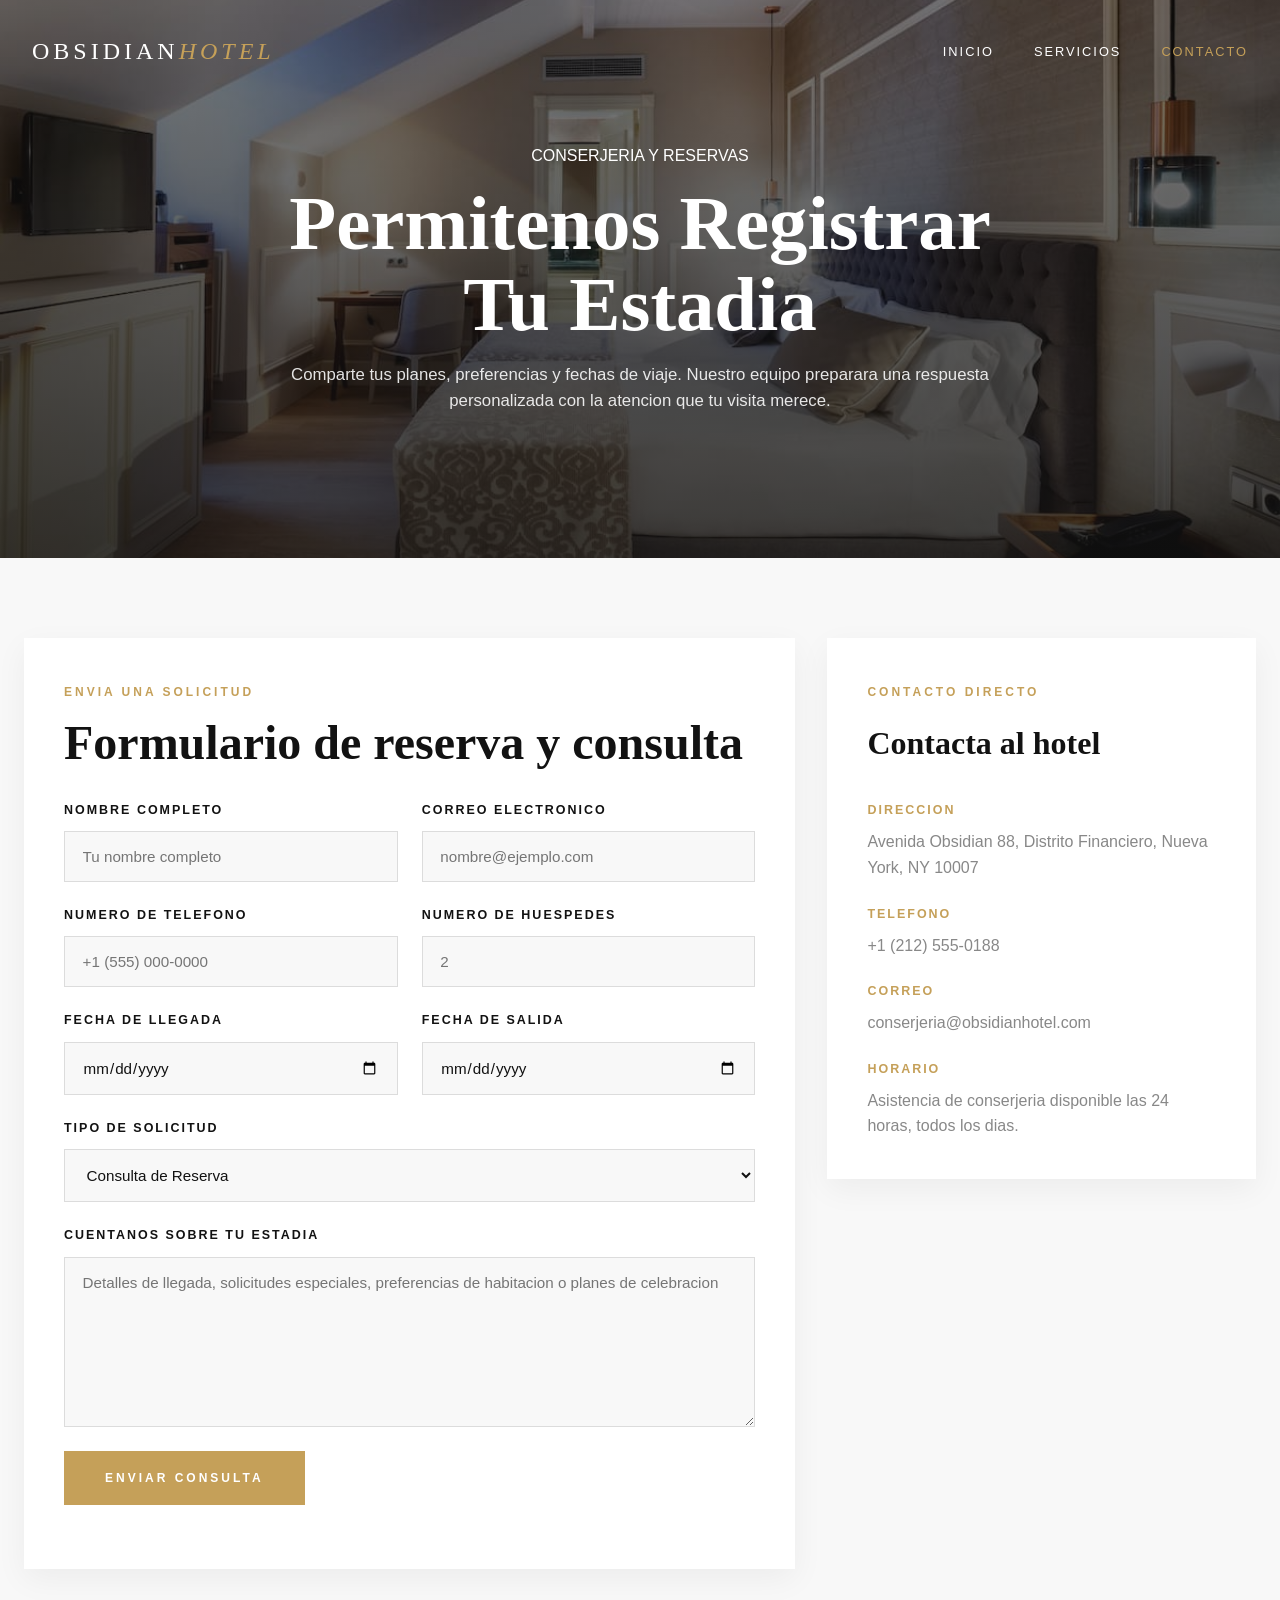
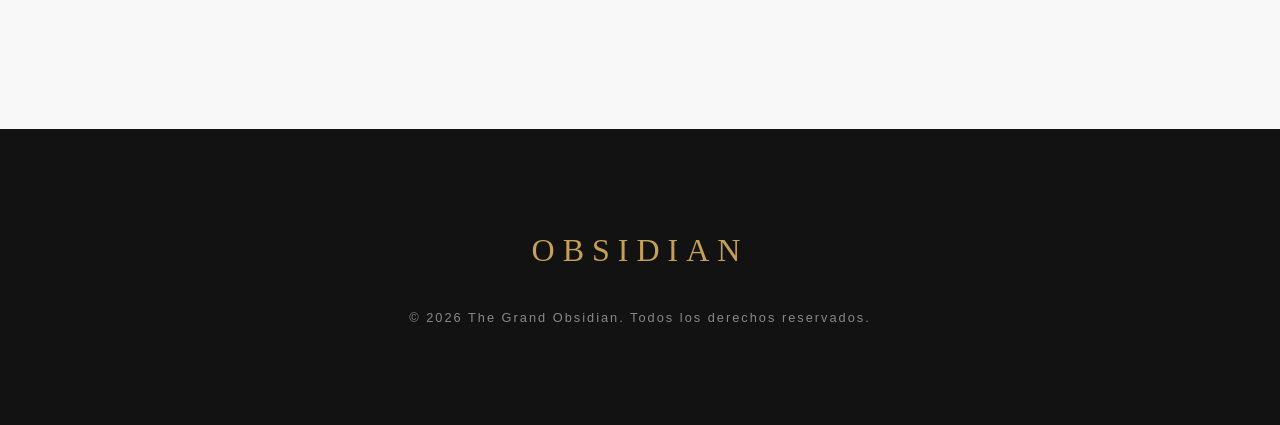
==== commit e7189022: "Fix: Contactos" ====
--- a/contacto.html
+++ b/contacto.html
@@ -31,7 +31,7 @@
             <div class="contact-hero__overlay">
                 <div class="contact-hero__content">
                     <span class="subtitle">CONSERJERIA Y RESERVAS</span>
-                    <h1 id="contact-hero-title">Permitenos Curar Tu Estadia</h1>
+                    <h1 id="contact-hero-title">Permitenos Registrar Tu Estadia</h1>
                     <p>Comparte tus planes, preferencias y fechas de viaje. Nuestro equipo preparara una respuesta personalizada con la atencion que tu visita merece.</p>
                 </div>
             </div>
